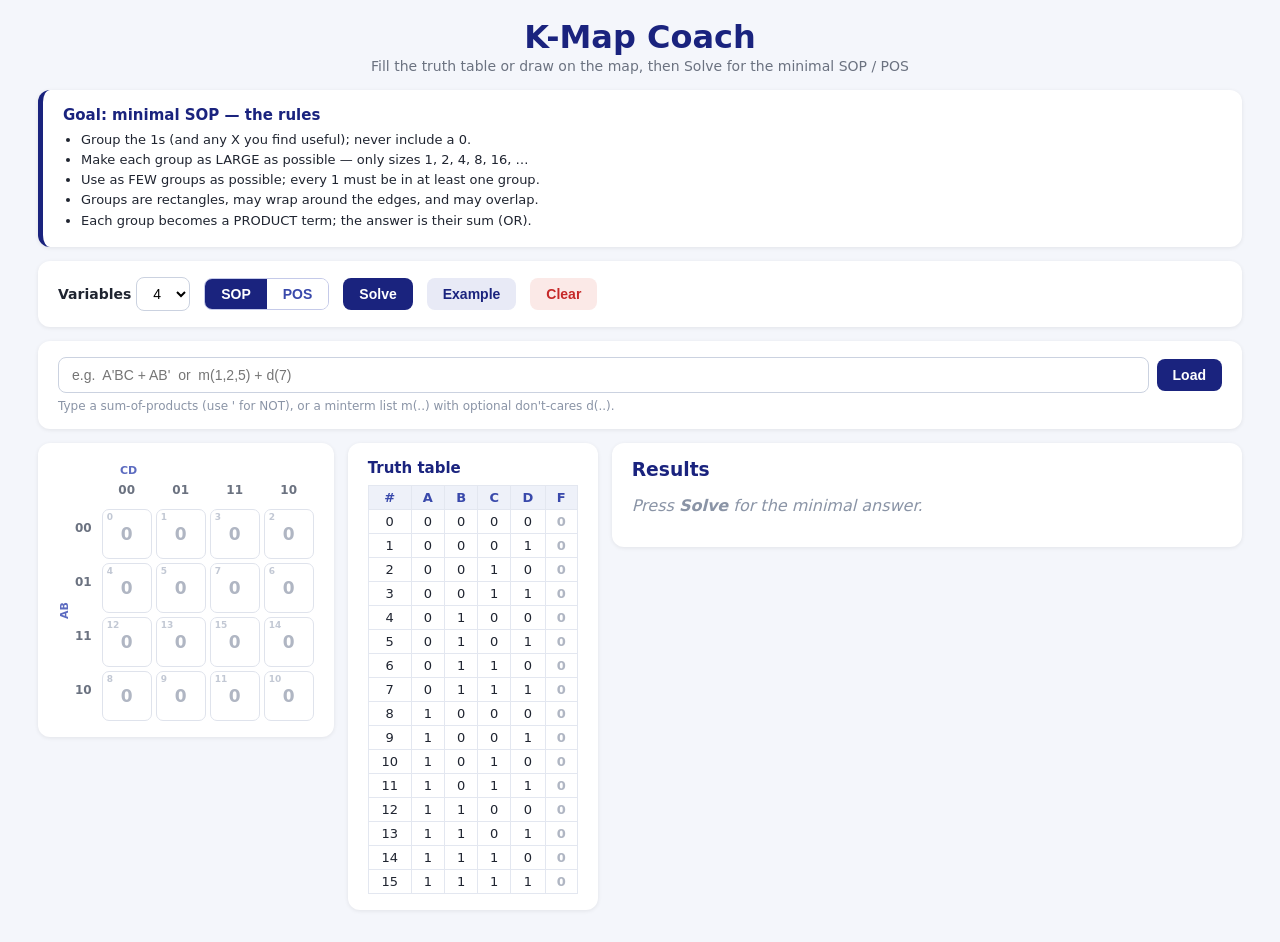
==== dlc/web/static/kmap.html @ 6c6a9972 "fix: fix the wrong ui for wrapping groups in kmap solution, add trainsition animations for pos <-> s" ====
<!DOCTYPE html>
<html lang="en">
<head>
<meta charset="UTF-8">
<meta name="viewport" content="width=device-width, initial-scale=1.0">
<title>K-Map Coach</title>
<style>
  * { box-sizing: border-box; }
  body { font-family: system-ui, -apple-system, sans-serif; max-width: 1240px; margin: 0 auto;
         padding: 18px; background: #f4f6fb; color: #1f2430; }
  h1 { text-align: center; color: #1a237e; margin: 0 0 2px; }
  .subtitle { text-align: center; color: #6b7280; margin: 0 0 16px; font-size: 14px; }

  .card { background: #fff; border-radius: 12px; padding: 16px 20px; box-shadow: 0 1px 4px rgba(0,0,0,.08);
          margin-bottom: 14px; }

  #principles { border-left: 5px solid #1a237e; }
  #principles h3 { margin: 0 0 6px; color: #1a237e; font-size: 15px; }
  #principles ul { margin: 0; padding-left: 18px; }
  #principles li { font-size: 13px; line-height: 1.55; }

  .controls { display: flex; align-items: center; gap: 14px; flex-wrap: wrap; }
  .controls label { font-weight: 600; font-size: 14px; }
  select { padding: 7px 12px; border-radius: 8px; border: 1px solid #cbd2e0; font-size: 14px; background:#fff;}

  .seg { display: inline-flex; border: 1px solid #c5cae9; border-radius: 8px; overflow: hidden; }
  .seg button { border: none; background: #fff; padding: 7px 16px; cursor: pointer; font-size: 14px; font-weight: 600; color: #3949ab; }
  .seg button.active { background: #1a237e; color: #fff; }

  button.act { padding: 8px 16px; border-radius: 8px; border: none; cursor: pointer; font-weight: 600; font-size: 14px; background: #1a237e; color: #fff; }
  button.act:hover { background: #283593; }
  button.act.ghost { background: #e8eaf6; color: #1a237e; }
  button.act.ghost:hover { background: #c5cae9; }
  button.act.warn { background: #fbe9e7; color: #c62828; }

  .expr-row { display: flex; gap: 8px; align-items: center; flex-wrap: wrap; }
  .expr-row input { flex: 1; min-width: 220px; padding: 9px 13px; border-radius: 8px; border: 1px solid #cbd2e0; font-size: 14px; }
  .hint { color: #8a94a6; font-size: 12px; margin-top: 6px; }
  .err { color: #c62828; font-size: 13px; margin-top: 6px; display: none; }

  .layout { display: flex; gap: 14px; align-items: flex-start; flex-wrap: wrap; }
  .col-kmap { flex: 0 0 auto; max-width: 100%; overflow-x: auto; }
  .col-results { flex: 1; min-width: 340px; }
  .col-truth { width: 250px; }

  .kmap-wrapper { display: inline-block; }
  .panels { position: relative; display: grid; gap: 26px; justify-content: start; }
  .panel-title { font-size: 12px; font-weight: 700; color: #283593; background:#e8eaf6; display:inline-block;
                 padding: 2px 8px; border-radius: 6px; margin-bottom: 6px; }
  .axis-top { font-size: 11px; font-weight: 700; color: #5c6bc0; margin-bottom: 2px; }
  .grid-with-labels { display: flex; }
  .rowvar { display: flex; align-items: center; margin-right: 4px; margin-top: 22px; }
  .rowvar span { writing-mode: vertical-rl; transform: rotate(180deg); font-size: 11px; font-weight: 700; color: #5c6bc0; }
  .labels-col { display: grid; gap: 4px; margin-right: 10px; }
  .labels-col span { display:flex; align-items:center; justify-content:center; height: var(--cell,50px); font-size: 12px; font-weight: 600; color: #6b7280; }
  .labels-row { display: grid; gap: 4px; margin-bottom: 8px; }
  .labels-row span { display:flex; align-items:center; justify-content:center; height: 22px; font-size: 12px; font-weight: 600; color: #6b7280; }
  .kmap-grid { display: grid; gap: 4px; }
  .kmap-cell { width: var(--cell,50px); height: var(--cell,50px); display: flex; align-items: center; justify-content: center;
               border: 1px solid #dfe3ec; border-radius: 7px; font-weight: 700; font-size: calc(var(--cell,50px) * 0.34);
               cursor: pointer; user-select: none; transition: transform .1s; background:#fff; position: relative; z-index: 1;}
  .kmap-cell:hover { transform: scale(1.06); }
  .kmap-cell.v0 { color: #b0b6c3; }
  .kmap-cell.v1 { color: #2e7d32; background: #f1f8f1; }
  .kmap-cell.vX { color: #ef6c00; background: #fff7ec; }
  .kmap-cell.minterm-tag::after { content: attr(data-m); position:absolute; top:2px; left:4px; font-size:9px; font-weight:600; color:#c2c8d4; }

  .loop-layer { position: absolute; top: 0; left: 0; pointer-events: none; z-index: 5; }
  .loop { position: absolute; border: 3px solid; border-radius: 11px; }
  .loop.anim { transition: left .35s ease, top .35s ease, width .35s ease, height .35s ease, border-radius .35s ease; }
  .loop-label { position: absolute; z-index: 6; font-size: 11px; font-weight: 700; padding: 0 4px; border-radius: 5px; background: #fff; border: 1.5px solid; pointer-events: none; }
  .loop-label.anim { transition: left .35s ease, top .35s ease; }

  table.truth { border-collapse: collapse; width: 100%; font-size: 13px; }
  table.truth th, table.truth td { border: 1px solid #e3e7f0; padding: 4px 6px; text-align: center; }
  table.truth th { background: #eef1f9; color: #3949ab; }
  table.truth td.out { cursor: pointer; font-weight: 700; }
  table.truth td.out.v1 { background:#f1f8f1; color:#2e7d32; }
  table.truth td.out.vX { background:#fff7ec; color:#ef6c00; }
  table.truth td.out.v0 { color:#b0b6c3; }
  .truth-scroll { max-height: 540px; overflow-y: auto; }

  #results h3 { margin: 0 0 10px; color: #1a237e; }
  .answer { font-size: 20px; font-weight: 700; color: #1a237e; padding: 12px; background: #eef1f9; border-radius: 8px; text-align: center; word-break: break-word; overflow-wrap: anywhere; }
  .explain { margin: 12px 0 0; padding-left: 0; list-style: none; }
  .explain li { font-size: 13px; padding: 6px 8px; border-radius: 6px; margin-bottom: 4px; display:flex; gap:8px; align-items:flex-start;}
  .explain .etext { min-width: 0; overflow-wrap: anywhere; }
  .swatch { width: 14px; height: 14px; border-radius: 4px; border: 2px solid; flex: none; margin-top: 2px; }
  .covers { margin-top: 12px; }
  .covers .chip { display:inline-block; max-width:100%; padding: 5px 10px; margin: 3px; border-radius: 7px; background:#f0f2f8; cursor:pointer; font-size: 13px; border: 1px solid transparent; overflow-wrap: anywhere; word-break: break-word; vertical-align: top;}
  .covers .chip.active { border-color:#1a237e; background:#e8eaf6; }
  .muted { color:#8a94a6; font-style: italic; }
</style>
</head>
<body>
  <h1>K-Map Coach</h1>
  <p class="subtitle">Fill the truth table or draw on the map, then Solve for the minimal SOP / POS</p>

  <div class="card" id="principles"></div>

  <div class="card controls">
    <label>Variables
      <select id="varCount" onchange="App.setVars(this.value)">
        <option value="2">2</option><option value="3">3</option>
        <option value="4" selected>4</option><option value="5">5</option><option value="6">6</option>
      </select>
    </label>
    <span class="seg" id="formSeg">
      <button data-form="SOP" class="active" onclick="App.setForm('SOP')">SOP</button>
      <button data-form="POS" onclick="App.setForm('POS')">POS</button>
    </span>
    <button class="act" onclick="App.solve()">Solve</button>
    <button class="act ghost" onclick="App.example()">Example</button>
    <button class="act warn" onclick="App.clearAll()">Clear</button>
  </div>

  <div class="card">
    <div class="expr-row">
      <input id="exprInput" placeholder="e.g.  A'BC + AB'  or  m(1,2,5) + d(7)">
      <button class="act" onclick="App.parseExpr()">Load</button>
    </div>
    <div class="hint">Type a sum-of-products (use ' for NOT), or a minterm list m(..) with optional don't-cares d(..).</div>
    <div class="err" id="exprErr"></div>
  </div>

  <div class="layout">
    <div class="card col-kmap">
      <div class="kmap-wrapper" id="kmapWrapper"></div>
    </div>
    <div class="card col-truth">
      <h3 style="margin:0 0 8px; color:#1a237e; font-size:15px;">Truth table</h3>
      <div class="truth-scroll" id="truthTable"></div>
    </div>
    <div class="card col-results" id="results">
      <h3>Results</h3>
      <p class="muted">Press <b>Solve</b> for the minimal answer.</p>
    </div>
  </div>

  <script>

(function (root) {
  "use strict";

  var VARS = "ABCDEF";

  // ---- low-level pattern helpers -----------------------------------------

  // All minterms covered by a pattern (free bits expand both ways).
  function patternMinterms(pattern, n) {
    var res = [0];
    for (var i = 0; i < n; i++) {
      var w = 1 << (n - 1 - i); // weight of variable i
      if (pattern[i] === null) {
        var next = [];
        for (var k = 0; k < res.length; k++) {
          next.push(res[k]);
          next.push(res[k] | w);
        }
        res = next;
      } else if (pattern[i] === 1) {
        for (var j = 0; j < res.length; j++) res[j] |= w;
      }
    }
    return res;
  }

  function mintermBits(m, n) {
    var b = [];
    for (var i = n - 1; i >= 0; i--) b.push((m >> i) & 1);
    return b; // b[0] is A (MSB)
  }

  // Smallest sub-cube (pattern) that contains every given minterm.
  function spanningPattern(minterms, n) {
    var p = [];
    for (var i = 0; i < n; i++) {
      var weight = 1 << (n - 1 - i);
      var first = (minterms[0] & weight) ? 1 : 0;
      var same = true;
      for (var k = 1; k < minterms.length; k++) {
        if (((minterms[k] & weight) ? 1 : 0) !== first) { same = false; break; }
      }
      p.push(same ? first : null);
    }
    return p;
  }

  function isPowerOfTwo(x) { return x > 0 && (x & (x - 1)) === 0; }

  // SOP literal for a 1-grouping pattern: fixed 1 -> X, fixed 0 -> X'.
  function literalSOP(pattern, n) {
    var s = "";
    for (var i = 0; i < n; i++) {
      if (pattern[i] === 1) s += VARS[i];
      else if (pattern[i] === 0) s += VARS[i] + "'";
    }
    return s === "" ? "1" : s;
  }

  // POS sum-term for a 0-grouping pattern (De Morgan of the product of zeros):
  // fixed 0 -> X, fixed 1 -> X', OR-ed inside parentheses.
  function literalPOS(pattern, n) {
    var lits = [];
    for (var i = 0; i < n; i++) {
      if (pattern[i] === 0) lits.push(VARS[i]);
      else if (pattern[i] === 1) lits.push(VARS[i] + "'");
    }
    return lits.length === 0 ? "0" : "(" + lits.join("+") + ")";
  }

  // ---- model -------------------------------------------------------------

  function KMapModel(numVars) {
    if (numVars < 2 || numVars > 6) {
      throw new Error("Number of variables must be between 2 and 6");
    }
    this.numVars = numVars;
    this.numRowVars = Math.floor(numVars / 2);
    this.numColVars = numVars - this.numRowVars;
    this.numRows = 1 << this.numRowVars;
    this.numCols = 1 << this.numColVars;
    this.rowLabels = grayCode(this.numRowVars);
    this.colLabels = grayCode(this.numColVars);
    this.varNames = VARS.slice(0, numVars);
    this.rowVarNames = VARS.slice(0, this.numRowVars);
    this.colVarNames = VARS.slice(this.numRowVars, numVars);

    // reverse maps: binary value of the axis bits -> grid index
    this.rowValToIndex = {};
    for (var r = 0; r < this.numRows; r++) this.rowValToIndex[parseInt(this.rowLabels[r], 2)] = r;
    this.colValToIndex = {};
    for (var c = 0; c < this.numCols; c++) this.colValToIndex[parseInt(this.colLabels[c], 2)] = c;

    this.grid = [];
    for (var i = 0; i < this.numRows; i++) {
      this.grid.push(new Array(this.numCols).fill("0"));
    }
  }
  function grayCode(bits) {
    if (bits === 0) return [""];
    var n = 1 << bits, out = [];
    for (var i = 0; i < n; i++) {
      var g = i ^ (i >> 1);
      out.push(g.toString(2).padStart(bits, "0"));
    }
    return out;
  }
  KMapModel.prototype.toggleCell = function (r, c) {
    var cyc = { "0": "1", "1": "X", "X": "0" };
    this.grid[r][c] = cyc[this.grid[r][c]];
  };
  KMapModel.prototype.getCellValue = function (r, c) { return this.grid[r][c]; };
  KMapModel.prototype.setCellValue = function (r, c, v) { this.grid[r][c] = v; };
  KMapModel.prototype.getMintermIndex = function (r, c) {
    var rv = parseInt(this.rowLabels[r], 2);
    var cv = parseInt(this.colLabels[c], 2);
    return (rv << this.numColVars) | cv;
  };
  KMapModel.prototype.mintermToCell = function (m) {
    var rv = m >> this.numColVars;
    var cv = m & (this.numCols - 1);
    return [this.rowValToIndex[rv], this.colValToIndex[cv]];
  };
  KMapModel.prototype.valueAtMinterm = function (m) {
    var rc = this.mintermToCell(m);
    return this.grid[rc[0]][rc[1]];
  };
  KMapModel.prototype.clear = function () {
    for (var r = 0; r < this.numRows; r++)
      for (var c = 0; c < this.numCols; c++) this.grid[r][c] = "0";
  };
  // Set the whole function from a list of minterm values, indexed by minterm.
  KMapModel.prototype.setFromMintermValues = function (vals) {
    for (var m = 0; m < (1 << this.numVars); m++) {
      var rc = this.mintermToCell(m);
      this.grid[rc[0]][rc[1]] = vals[m] || "0";
    }
  };
  // Storage-geometry-agnostic helpers so the UI can address cells by minterm.
  KMapModel.prototype.toggleMinterm = function (m) { var rc = this.mintermToCell(m); this.toggleCell(rc[0], rc[1]); };
  KMapModel.prototype.setMinterm = function (m, v) { var rc = this.mintermToCell(m); this.setCellValue(rc[0], rc[1], v); };

  // ---- expression parser (SOP text -> minterms) --------------------------

  var ExpressionParser = {
    parse: function (expression, numVars) {
      var minterms = new Set();
      var dontCares = new Set();
      var varNames = VARS.slice(0, numVars);
      var terms = expression.replace(/\s+/g, "").split("+").filter(function (t) { return t.length > 0; });
      for (var ti = 0; ti < terms.length; ti++) {
        var term = terms[ti];
        var dMatch = term.match(/^d\((\d+(?:,\d+)*)\)$/i);
        if (dMatch) {
          dMatch[1].split(",").forEach(function (s) { dontCares.add(parseInt(s, 10)); });
          continue;
        }
        var mMatch = term.match(/^m\((\d+(?:,\d+)*)\)$/i);
        if (mMatch) {
          mMatch[1].split(",").forEach(function (s) { minterms.add(parseInt(s, 10)); });
          continue;
        }
        var varValues = {};
        var i = 0;
        while (i < term.length) {
          var ch = term[i].toUpperCase();
          if (varNames.indexOf(ch) === -1) {
            throw new Error("Invalid variable '" + term[i] + "'. Supported: " + varNames);
          }
          if (i + 1 < term.length && term[i + 1] === "'") { varValues[ch] = 0; i += 2; }
          else { varValues[ch] = 1; i++; }
        }
        var bits = [];
        for (var v = 0; v < varNames.length; v++) {
          var name = varNames[v];
          bits.push(name in varValues ? varValues[name] : -1);
        }
        expand(bits, 0, 0, numVars, minterms);
      }
      return { minterms: minterms, dontCares: dontCares };
    }
  };
  function expand(bits, index, cur, n, out) {
    if (index === n) { out.add(cur); return; }
    if (bits[index] === -1) {
      expand(bits, index + 1, (cur << 1) | 0, n, out);
      expand(bits, index + 1, (cur << 1) | 1, n, out);
    } else {
      expand(bits, index + 1, (cur << 1) | bits[index], n, out);
    }
  }

  // ---- solver ------------------------------------------------------------

  function KMapSolver() {}

  // Every implicant (sub-cube whose minterms are all "allowed").
  KMapSolver.prototype._allImplicants = function (allowed, n) {
    var total = Math.pow(3, n);
    var imps = [];
    for (var code = 0; code < total; code++) {
      var p = [], x = code, ok = true;
      for (var i = 0; i < n; i++) { var d = x % 3; x = Math.floor(x / 3); p.push(d === 2 ? null : d); }
      var ms = patternMinterms(p, n);
      for (var k = 0; k < ms.length; k++) { if (!allowed.has(ms[k])) { ok = false; break; } }
      if (ok) imps.push({ pattern: p, minterms: ms });
    }
    return imps;
  };

  KMapSolver.prototype.primeImplicants = function (allowed, n) {
    var imps = this._allImplicants(allowed, n);
    var primes = [];
    for (var a = 0; a < imps.length; a++) {
      var p = imps[a].pattern, prime = true;
      for (var i = 0; i < n && prime; i++) {
        if (p[i] === null) continue;
        var relaxed = p.slice(); relaxed[i] = null;
        var ms = patternMinterms(relaxed, n), allOk = true;
        for (var k = 0; k < ms.length; k++) { if (!allowed.has(ms[k])) { allOk = false; break; } }
        if (allOk) prime = false; // could be enlarged -> not prime
      }
      if (prime) primes.push(imps[a]);
    }
    return primes;
  };

  // Petrick: all minimum-size sets of PI indices that cover every clause.
  function petrick(clauses) {
    var products = [new Set()];
    for (var ci = 0; ci < clauses.length; ci++) {
      var clause = clauses[ci], next = [];
      for (var pi = 0; pi < products.length; pi++) {
        for (var j = 0; j < clause.length; j++) {
          var s = new Set(products[pi]); s.add(clause[j]); next.push(s);
        }
      }
      products = absorb(next);
    }
    var min = Infinity;
    for (var p = 0; p < products.length; p++) min = Math.min(min, products[p].size);
    return products.filter(function (s) { return s.size === min; });
  }
  function absorb(list) {
    var sorted = list.slice().sort(function (a, b) { return a.size - b.size; });
    var keep = [];
    for (var i = 0; i < sorted.length; i++) {
      var s = sorted[i], dominated = false;
      for (var j = 0; j < keep.length; j++) {
        if (isSubset(keep[j], s)) { dominated = true; break; }
      }
      if (!dominated) keep.push(s);
    }
    return keep;
  }
  function isSubset(a, b) {
    if (a.size > b.size) return false;
    var it = a.values(), x;
    while (!(x = it.next()).done) { if (!b.has(x.value)) return false; }
    return true;
  }

  // Build a renderable group object from a pattern.
  KMapSolver.prototype._group = function (pattern, model, mode) {
    var n = model.numVars;
    var minterms = patternMinterms(pattern, n);
    var cells = minterms.map(function (m) { return model.mintermToCell(m); });
    var rowsSet = {}, colsSet = {};
    cells.forEach(function (rc) { rowsSet[rc[0]] = 1; colsSet[rc[1]] = 1; });
    var rows = Object.keys(rowsSet).map(Number).sort(function (a, b) { return a - b; });
    var cols = Object.keys(colsSet).map(Number).sort(function (a, b) { return a - b; });
    return {
      pattern: pattern, minterms: minterms.slice().sort(function (a, b) { return a - b; }),
      cells: cells, rows: rows, cols: cols, size: minterms.length,
      literal: mode === "POS" ? literalPOS(pattern, n) : literalSOP(pattern, n)
    };
  };

  // Main solve. mode = 'SOP' (group 1s) or 'POS' (group 0s).
  KMapSolver.prototype.solve = function (model, mode) {
    var n = model.numVars;
    var target = mode === "POS" ? "0" : "1";
    var allowed = new Set(), required = [];
    for (var m = 0; m < (1 << n); m++) {
      var v = model.valueAtMinterm(m);
      if (v === target || v === "X") allowed.add(m);
      if (v === target) required.push(m);
    }
    var principles = this.principles(mode);
    if (required.length === 0) {
      var konst = mode === "POS" ? "1" : "0";
      return {
        mode: mode, constant: konst, expression: konst, primeImplicants: [],
        covers: [], principles: principles,
        explain: ["No " + (target === "1" ? "1s" : "0s") + " to group — the function is the constant " + konst + "."]
      };
    }
    var self = this;
    var pis = this.primeImplicants(allowed, n).map(function (p) { return self._group(p.pattern, model, mode); });
    // keep only PIs that actually cover a required cell (drop all-don't-care loops)
    var reqSet = new Set(required);
    var useful = pis.filter(function (g) { return g.minterms.some(function (mm) { return reqSet.has(mm); }); });

    // coverage: essential PIs + Petrick on the rest
    var coverIdxByMin = {};
    required.forEach(function (mm) {
      coverIdxByMin[mm] = [];
      useful.forEach(function (g, i) { if (g.minterms.indexOf(mm) !== -1) coverIdxByMin[mm].push(i); });
    });
    var essential = new Set();
    required.forEach(function (mm) { if (coverIdxByMin[mm].length === 1) essential.add(coverIdxByMin[mm][0]); });
    var coveredByEss = new Set();
    essential.forEach(function (i) { useful[i].minterms.forEach(function (mm) { coveredByEss.add(mm); }); });
    var remaining = required.filter(function (mm) { return !coveredByEss.has(mm); });

    var covers;
    if (remaining.length === 0) {
      covers = [Array.from(essential).map(function (i) { return useful[i]; })];
    } else {
      var clauses = remaining.map(function (mm) {
        return coverIdxByMin[mm].filter(function (i) { return !essential.has(i); });
      });
      var sets = petrick(clauses);
      var essArr = Array.from(essential);
      covers = sets.map(function (s) {
        return essArr.concat(Array.from(s)).map(function (i) { return useful[i]; });
      });
    }
    // rank: fewest groups (all equal after Petrick), then fewest literals, then text
    covers.forEach(function (cov) {
      cov._lits = cov.reduce(function (a, g) { return a + g.minterms.length === 0 ? a : a + countLiterals(g.pattern); }, 0);
    });
    covers.sort(function (a, b) { return a._lits - b._lits; });

    var self2 = this;
    return {
      mode: mode, constant: null,
      primeImplicants: useful,
      covers: covers,
      expression: this.expression(covers[0], mode),
      principles: principles,
      explain: self2.explainCover(covers[0], model, mode)
    };
  };

  function countLiterals(pattern) {
    var c = 0;
    for (var i = 0; i < pattern.length; i++) if (pattern[i] !== null) c++;
    return c;
  }

  KMapSolver.prototype.expression = function (cover, mode) {
    if (!cover || cover.length === 0) return mode === "POS" ? "1" : "0";
    var terms = cover.map(function (g) { return g.literal; });
    return mode === "POS" ? terms.join(" · ") : terms.join(" + ");
  };

  KMapSolver.prototype.principles = function (mode) {
    if (mode === "POS") {
      return [
        "Group the 0s (and any X you find useful); never include a 1.",
        "Make each group as LARGE as possible — only sizes 1, 2, 4, 8, 16, …",
        "Use as FEW groups as possible; every 0 must be in at least one group.",
        "Groups are rectangles, may wrap around the edges, and may overlap.",
        "Each group becomes a SUM term; the answer is their product (AND)."
      ];
    }
    return [
      "Group the 1s (and any X you find useful); never include a 0.",
      "Make each group as LARGE as possible — only sizes 1, 2, 4, 8, 16, …",
      "Use as FEW groups as possible; every 1 must be in at least one group.",
      "Groups are rectangles, may wrap around the edges, and may overlap.",
      "Each group becomes a PRODUCT term; the answer is their sum (OR)."
    ];
  };

  KMapSolver.prototype.explainCover = function (cover, model, mode) {
    var out = [];
    if (!cover || cover.length === 0) return out;
    cover.forEach(function (g) {
      var varies = g.pattern.map(function (b, i) { return b === null ? VARS[i] : null; })
        .filter(function (x) { return x; });
      var why = varies.length ? (varies.join(",") + " vary") : "no variable varies";
      out.push(g.literal + "  (size " + g.size + "): covers minterms {" +
        g.minterms.join(",") + "} — " + why + ".");
    });
    return out;
  };

  // ---- exports -----------------------------------------------------------
  var api = {
    KMapModel: KMapModel,
    ExpressionParser: ExpressionParser,
    KMapSolver: KMapSolver,
    // helpers exposed for tests
    patternMinterms: patternMinterms,
    spanningPattern: spanningPattern,
    literalSOP: literalSOP,
    literalPOS: literalPOS,
    mintermBits: mintermBits
  };
  if (typeof module !== "undefined" && module.exports) module.exports = api;
  if (root) { for (var key in api) if (api.hasOwnProperty(key)) root[key] = api[key]; }
})(typeof window !== "undefined" ? window : null);

  </script>
  <script>
  var App = (function () {
    var VARS = 'ABCDEF';
    var COLORS = ['#e53935','#1e88e5','#43a047','#fb8c00','#8e24aa','#00897b','#6d4c41','#d81b60','#3949ab','#7cb342'];
    var solver = new KMapSolver();
    var state = { model: new KMapModel(4), form: 'SOP', lastSolve: null, selectedCover: 0 };

    // ---------- layout: single map for n<=4, stacked 4-var maps for n=5,6 ----
    function grayN(bits) { var out = [], n = 1 << bits; for (var i = 0; i < n; i++) { var g = i ^ (i >> 1); out.push(g.toString(2).padStart(bits, '0')); } return out; }
    function buildLayout(m) {
      var n = m.numVars;
      if (n <= 4) {
        return { panels: [{
          title: '', rowVarName: m.rowVarNames, colVarName: m.colVarNames,
          rowLabels: m.rowLabels, colLabels: m.colLabels,
          cell: function (sr, sc) { return m.getMintermIndex(sr, sc); }
        }], perRow: 1 };
      }
      var selBits = n - 4;
      var subVars = VARS.slice(n - 4, n);
      var rowVarName = subVars.slice(0, 2), colVarName = subVars.slice(2, 4);
      var selVars = VARS.slice(0, selBits);
      var g2 = grayN(2);
      var panels = grayN(selBits).map(function (sl) {
        var selVal = parseInt(sl, 2);
        return {
          title: selVars + ' = ' + sl, rowVarName: rowVarName, colVarName: colVarName,
          rowLabels: g2, colLabels: g2,
          cell: function (sr, sc) { return (selVal << 4) | (parseInt(g2[sr], 2) << 2) | parseInt(g2[sc], 2); }
        };
      });
      return { panels: panels, perRow: 1 };
    }

    // ---------- setup ----------
    function setVars(n) { state.model = new KMapModel(parseInt(n, 10)); resetSolve(); renderAll(); }
    function setForm(f) {
      state.form = f;
      document.querySelectorAll('#formSeg button').forEach(function (b) { b.classList.toggle('active', b.dataset.form === f); });
      renderPrinciples();
      if (state.lastSolve) {
        state.lastSolve = solver.solve(state.model, state.form);
        state.selectedCover = 0;
        renderResults();
        paintLoops(true);
      } else { renderAll(); }
    }
    function resetSolve() { state.lastSolve = null; state.selectedCover = 0; }

    // ---------- interaction ----------
    function cellClick(m) { state.model.toggleMinterm(m); resetSolve(); renderAll(); }
    function truthToggle(m) { state.model.toggleMinterm(m); resetSolve(); renderAll(); }

    // ---------- solve ----------
    function solve() { state.lastSolve = solver.solve(state.model, state.form); state.selectedCover = 0; renderResults(); renderKmap(); }
    function selectCover(i) { state.selectedCover = i; renderResults(); renderKmap(); }
    function parseExpr() {
      var input = document.getElementById('exprInput').value.trim(), errEl = document.getElementById('exprErr'); errEl.style.display = 'none';
      if (!input) return;
      try {
        var r = ExpressionParser.parse(input, state.model.numVars);
        for (var m = 0; m < (1 << state.model.numVars); m++) state.model.setMinterm(m, r.minterms.has(m) ? '1' : (r.dontCares.has(m) ? 'X' : '0'));
        resetSolve(); renderAll();
      } catch (e) { errEl.textContent = e.message; errEl.style.display = 'block'; }
    }
    function clearAll() { state.model.clear(); resetSolve(); document.getElementById('exprInput').value = ''; renderAll(); }
    function example() {
      var presets = { 2:"A'B + AB'", 3:"A'C + AB' + m(7)", 4:"m(0,1,2,5,6,7,8,9,10,14)",
        5:"m(0,2,4,6,8,10,12,14,16,18,20,22,24,26,28,30)", 6:"m(0,1,2,3,8,9,10,11,16,17,18,19)" };
      document.getElementById('exprInput').value = presets[state.model.numVars] || ''; parseExpr();
    }

    // ---------- rendering ----------
    function renderAll() {
      renderPrinciples(); renderKmap(); renderTruth();
      if (state.lastSolve) renderResults(); else clearResults();
    }
    function renderPrinciples() {
      var p = solver.principles(state.form), html = '<h3>Goal: minimal ' + state.form + ' — the rules</h3><ul>';
      p.forEach(function (l) { html += '<li>' + l + '</li>'; }); document.getElementById('principles').innerHTML = html + '</ul>';
    }
    function renderKmap() {
      var m = state.model, L = buildLayout(m);
      var cell = m.numVars >= 5 ? 40 : 50;   // shrink cells for the bigger 5/6-var maps
      var html = '<div class="panels" id="panels" style="--cell:' + cell + 'px;grid-template-columns:repeat(' + L.perRow + ',auto);">';
      L.panels.forEach(function (panel, pi) { html += renderPanel(panel, pi, m); });
      html += '<div class="loop-layer" id="loopLayer"></div></div>';
      document.getElementById('kmapWrapper').innerHTML = html;
      paintLoops(false);
    }
    function renderPanel(panel, pi, m) {
      var nr = panel.rowLabels.length, nc = panel.colLabels.length, colTmpl = 'grid-template-columns:repeat(' + nc + ',var(--cell,50px));';
      var html = '<div class="panel">';
      if (panel.title) html += '<div class="panel-title">' + panel.title + '</div>';
      html += '<div class="axis-top" style="margin-left:62px;">' + panel.colVarName + '</div>';
      html += '<div class="grid-with-labels"><div class="rowvar"><span>' + panel.rowVarName + '</span></div>';
      html += '<div class="labels-col" style="grid-template-rows:repeat(' + nr + ',var(--cell,50px)); margin-top:24px;">';
      for (var r = 0; r < nr; r++) html += '<span>' + panel.rowLabels[r] + '</span>';
      html += '</div><div><div class="labels-row" style="' + colTmpl + '">';
      for (var c = 0; c < nc; c++) html += '<span>' + panel.colLabels[c] + '</span>';
      html += '</div><div class="kmap-grid" style="' + colTmpl + '">';
      for (var rr = 0; rr < nr; rr++) for (var cc = 0; cc < nc; cc++) {
        var mm = panel.cell(rr, cc), v = m.valueAtMinterm(mm);
        html += '<div class="kmap-cell minterm-tag v' + v + '" data-m="' + mm +
                '" data-submap="' + pi + '" data-sr="' + rr + '" data-sc="' + cc + '" onclick="App.cellClick(' + mm + ')">' + v + '</div>';
      }
      return html + '</div></div></div></div>';
    }

    function currentLoopGroups() {
      if (state.lastSolve && state.lastSolve.covers.length) {
        var cover = state.lastSolve.covers[state.selectedCover] || [];
        return cover.map(function (g, i) { return { minterms: g.minterms, color: COLORS[i % COLORS.length], literal: g.literal }; });
      }
      return [];
    }
    // Build a flat list of loop/label specs (keyed) with wrap-bulge geometry.
    function loopSpecs() {
      var layer = document.getElementById('loopLayer'); if (!layer) return [];
      var groups = currentLoopGroups(), areaRect = layer.getBoundingClientRect(), specs = [];
      groups.forEach(function (g, gi) {
        var color = g.color, inset = Math.min(3 + gi * 3, 10), bulge = 7, bySub = {};
        g.minterms.forEach(function (mm) { var c = document.querySelector('.kmap-cell[data-m="' + mm + '"]'); if (!c) return; (bySub[c.dataset.submap] = bySub[c.dataset.submap] || []).push(c); });
        var ri = 0, labelDone = false;
        Object.keys(bySub).forEach(function (sub) {
          var cells = bySub[sub];
          var subCells = document.querySelectorAll('.kmap-cell[data-submap="' + sub + '"]');
          var maxSr = 0, maxSc = 0;
          subCells.forEach(function (c) { maxSr = Math.max(maxSr, +c.dataset.sr); maxSc = Math.max(maxSc, +c.dataset.sc); });
          var rowRuns = runs(uniqSorted(cells.map(function (c) { return +c.dataset.sr; })));
          var colRuns = runs(uniqSorted(cells.map(function (c) { return +c.dataset.sc; })));
          var hWrap = colRuns.length >= 2 && colRuns[0][0] === 0 && colRuns[colRuns.length - 1].slice(-1)[0] === maxSc;
          var vWrap = rowRuns.length >= 2 && rowRuns[0][0] === 0 && rowRuns[rowRuns.length - 1].slice(-1)[0] === maxSr;
          rowRuns.forEach(function (rRun) {
            colRuns.forEach(function (cRun) {
              var a = cellBy(sub, rRun[0], cRun[0]), b = cellBy(sub, rRun[rRun.length - 1], cRun[cRun.length - 1]);
              if (!a || !b) return;
              var ar = a.getBoundingClientRect(), br = b.getBoundingClientRect();
              var L0 = ar.left - areaRect.left, T0 = ar.top - areaRect.top, R0 = br.right - areaRect.left, B0 = br.bottom - areaRect.top;
              var openL = hWrap && cRun[0] === 0, openR = hWrap && cRun.slice(-1)[0] === maxSc;
              var openT = vWrap && rRun[0] === 0, openB = vWrap && rRun.slice(-1)[0] === maxSr;
              var isWrap = openL || openR || openT || openB;
              var left = L0 + (openL ? -bulge : inset), top = T0 + (openT ? -bulge : inset);
              var right = R0 + (openR ? bulge : -inset), bottom = B0 + (openB ? bulge : -inset);
              specs.push({ key: 'c' + gi + '_s' + sub + '_r' + ri, left: left, top: top, width: right - left, height: bottom - top, color: color, wrap: isWrap, oL: openL, oR: openR, oT: openT, oB: openB });
              if (!labelDone && g.literal) {
                specs.push({ label: true, key: 'lab_c' + gi, text: g.literal, color: color, left: left + 2, top: top - 9 });
                labelDone = true;
              }
              ri++;
            });
          });
        });
      });
      return specs;
    }

    // Paint loops. animate=true (only the SOP<->POS toggle) reuses divs by key so
    // a color present in both views slides; added/removed colors pop instantly.
    function paintLoops(animate) {
      var layer = document.getElementById('loopLayer'); if (!layer) return;
      var specs = loopSpecs(), existing = {}, seen = {};
      if (!animate) layer.innerHTML = '';
      else Array.prototype.forEach.call(layer.children, function (el) { existing[el.dataset.key] = el; });
      specs.forEach(function (s) {
        seen[s.key] = true;
        var el = animate ? existing[s.key] : null;
        if (s.label) {
          if (!el) { el = document.createElement('div'); el.className = 'loop-label'; el.dataset.key = s.key; layer.appendChild(el); }
          else el.classList.add('anim');
          el.textContent = s.text; el.style.color = s.color; el.style.borderColor = s.color;
          el.style.left = s.left + 'px'; el.style.top = s.top + 'px';
        } else {
          if (!el) { el = document.createElement('div'); el.className = 'loop'; el.dataset.key = s.key; layer.appendChild(el); }
          else el.classList.add('anim');
          el.style.left = s.left + 'px'; el.style.top = s.top + 'px';
          el.style.width = s.width + 'px'; el.style.height = s.height + 'px';
          el.style.borderColor = s.color; el.style.borderStyle = 'solid';
          if (s.wrap) {
            el.style.background = 'transparent';
            el.style.borderTopWidth = s.oT ? '0' : '3px';
            el.style.borderBottomWidth = s.oB ? '0' : '3px';
            el.style.borderLeftWidth = s.oL ? '0' : '3px';
            el.style.borderRightWidth = s.oR ? '0' : '3px';
            el.style.borderRadius = '16px';
          } else {
            el.style.background = hexA(s.color, .08);
            el.style.borderTopWidth = el.style.borderRightWidth = el.style.borderBottomWidth = el.style.borderLeftWidth = '3px';
            el.style.borderRadius = '11px';
          }
        }
      });
      if (animate) Array.prototype.slice.call(layer.children).forEach(function (el) { if (!seen[el.dataset.key]) el.parentNode.removeChild(el); });
    }
    function drawLoops() { paintLoops(false); }

    function renderTruth() {
      var m = state.model, n = m.numVars, el = document.getElementById('truthTable');
      var html = '<table class="truth"><thead><tr><th>#</th>';
      for (var i = 0; i < n; i++) html += '<th>' + m.varNames[i] + '</th>';
      html += '<th>F</th></tr></thead><tbody>';
      for (var mm = 0; mm < (1 << n); mm++) {
        var bits = mintermBits(mm, n), v = m.valueAtMinterm(mm);
        html += '<tr><td>' + mm + '</td>';
        for (var b = 0; b < n; b++) html += '<td>' + bits[b] + '</td>';
        html += '<td class="out v' + v + '" onclick="App.truthToggle(' + mm + ')">' + v + '</td></tr>';
      }
      el.innerHTML = html + '</tbody></table>';
    }
    function renderResults() {
      var res = state.lastSolve; if (!res) { clearResults(); return; }
      var el = document.getElementById('results'), html = '<h3>Results — minimal ' + res.mode + '</h3>';
      if (res.constant) { el.innerHTML = html + '<div class="answer">' + res.mode + ' = ' + res.constant + '</div><p class="muted">' + (res.explain[0] || '') + '</p>'; return; }
      var cover = res.covers[state.selectedCover] || res.covers[0];
      html += '<div class="answer">' + res.mode + ' = ' + solver.expression(cover, res.mode) + '</div><ul class="explain">';
      cover.forEach(function (g, i) {
        var col = COLORS[i % COLORS.length];
        var varies = g.pattern.map(function (bb, k) { return bb === null ? state.model.varNames[k] : null; }).filter(Boolean);
        var ms = g.minterms, msStr = ms.length > 10 ? (ms.slice(0, 8).join(',') + ',…') : ms.join(',');
        html += '<li><span class="swatch" style="border-color:' + col + ';background:' + hexA(col,.15) + '"></span><span class="etext"><b>' + g.literal + '</b> — covers {' + msStr + '}, size ' + g.size + (varies.length ? ' (' + varies.join(',') + ' vary)' : '') + '</span></li>';
      });
      html += '</ul>';
      if (res.covers.length > 1) {
        html += '<div class="covers"><b style="font-size:13px;">' + res.covers.length + ' equally-minimal solutions:</b><br>';
        res.covers.forEach(function (cov, i) { html += '<span class="chip' + (i === state.selectedCover ? ' active' : '') + '" onclick="App.selectCover(' + i + ')">' + solver.expression(cov, res.mode) + '</span>'; });
        html += '</div>';
      }
      el.innerHTML = html;
    }
    function clearResults() { document.getElementById('results').innerHTML = '<h3>Results</h3><p class="muted">Press <b>Solve</b> for the minimal answer.</p>'; }

    // ---------- helpers ----------
    function uniqSorted(a) { return Array.from(new Set(a)).sort(function (x, y) { return x - y; }); }
    function runs(sorted) { var out = [], cur = []; for (var i = 0; i < sorted.length; i++) { if (!cur.length || sorted[i] === cur[cur.length - 1] + 1) cur.push(sorted[i]); else { out.push(cur); cur = [sorted[i]]; } } if (cur.length) out.push(cur); return out; }
    function cellBy(sub, sr, sc) { return document.querySelector('.kmap-cell[data-submap="' + sub + '"][data-sr="' + sr + '"][data-sc="' + sc + '"]'); }
    function hexA(hex, a) { var n = parseInt(hex.replace('#', ''), 16); return 'rgba(' + ((n >> 16) & 255) + ',' + ((n >> 8) & 255) + ',' + (n & 255) + ',' + a + ')'; }

    renderAll();
    window.addEventListener('resize', drawLoops);
    return { setVars: setVars, setForm: setForm, cellClick: cellClick, truthToggle: truthToggle,
             solve: solve, selectCover: selectCover, parseExpr: parseExpr, clearAll: clearAll, example: example };
  })();
  </script>
</body>
</html>
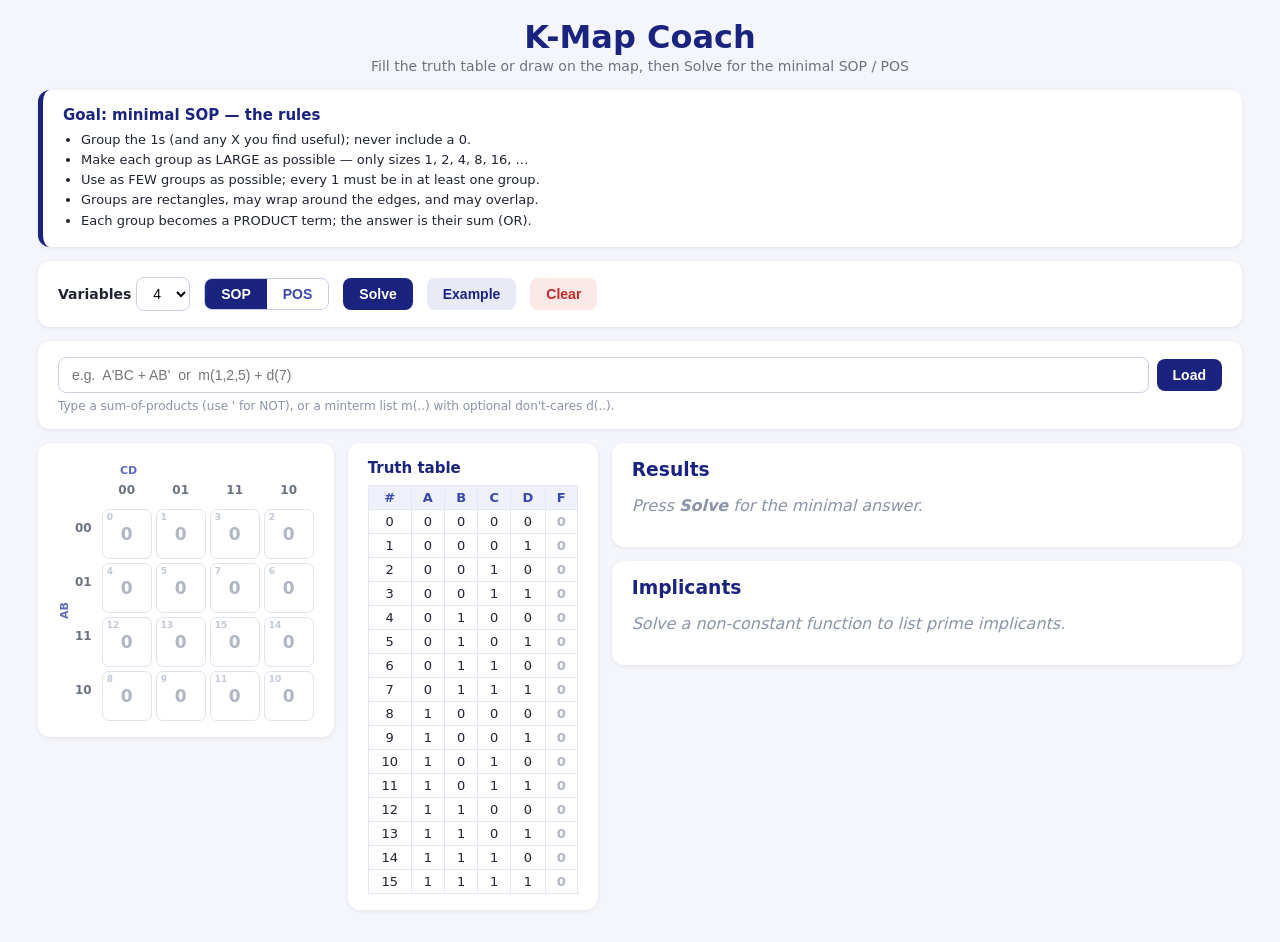
==== commit 378880f5: "feat: add prime implicant and essential prime implicant collectors" ====
--- a/dlc/web/static/kmap.html
+++ b/dlc/web/static/kmap.html
@@ -40,7 +40,8 @@
 
   .layout { display: flex; gap: 14px; align-items: flex-start; flex-wrap: wrap; }
   .col-kmap { flex: 0 0 auto; max-width: 100%; overflow-x: auto; }
-  .col-results { flex: 1; min-width: 340px; }
+  .col-rstack { flex: 1; min-width: 340px; display: flex; flex-direction: column; gap: 14px; }
+  .col-rstack .card { margin-bottom: 0; }
   .col-truth { width: 250px; }
 
   .kmap-wrapper { display: inline-block; }
@@ -90,6 +91,13 @@
   .covers .chip { display:inline-block; max-width:100%; padding: 5px 10px; margin: 3px; border-radius: 7px; background:#f0f2f8; cursor:pointer; font-size: 13px; border: 1px solid transparent; overflow-wrap: anywhere; word-break: break-word; vertical-align: top;}
   .covers .chip.active { border-color:#1a237e; background:#e8eaf6; }
   .muted { color:#8a94a6; font-style: italic; }
+  #implicants h3 { margin: 0 0 8px; color: #1a237e; }
+  .imp-def { font-size: 12px; line-height: 1.5; margin: 0 0 8px; font-style: normal; }
+  .imp-list { list-style: none; padding: 0; margin: 0; display: flex; flex-wrap: wrap; gap: 6px; }
+  .imp-list li { font-size: 14px; padding: 5px 10px; border-radius: 7px; background: #f0f2f8; }
+  .imp-list li.epi { background: #e8f5e9; border: 1px solid #a5d6a7; }
+  .epi-badge { font-size: 11px; font-weight: 700; color: #2e7d32; }
+  .imp-sum { font-size: 12px; margin: 10px 0 0; }
 </style>
 </head>
 <body>
@@ -131,9 +139,15 @@
       <h3 style="margin:0 0 8px; color:#1a237e; font-size:15px;">Truth table</h3>
       <div class="truth-scroll" id="truthTable"></div>
     </div>
-    <div class="card col-results" id="results">
-      <h3>Results</h3>
-      <p class="muted">Press <b>Solve</b> for the minimal answer.</p>
+    <div class="col-rstack">
+      <div class="card" id="results">
+        <h3>Results</h3>
+        <p class="muted">Press <b>Solve</b> for the minimal answer.</p>
+      </div>
+      <div class="card" id="implicants">
+        <h3>Implicants</h3>
+        <p class="muted">Solve a non-constant function to list prime implicants.</p>
+      </div>
     </div>
   </div>
 
@@ -756,6 +770,7 @@
     }
     function renderResults() {
       var res = state.lastSolve; if (!res) { clearResults(); return; }
+      renderImplicants();
       var el = document.getElementById('results'), html = '<h3>Results — minimal ' + res.mode + '</h3>';
       if (res.constant) { el.innerHTML = html + '<div class="answer">' + res.mode + ' = ' + res.constant + '</div><p class="muted">' + (res.explain[0] || '') + '</p>'; return; }
       var cover = res.covers[state.selectedCover] || res.covers[0];
@@ -774,7 +789,34 @@
       }
       el.innerHTML = html;
     }
-    function clearResults() { document.getElementById('results').innerHTML = '<h3>Results</h3><p class="muted">Press <b>Solve</b> for the minimal answer.</p>'; }
+    function clearResults() { document.getElementById('results').innerHTML = '<h3>Results</h3><p class="muted">Press <b>Solve</b> for the minimal answer.</p>'; renderImplicants(); }
+    function renderImplicants() {
+      var el = document.getElementById('implicants'); if (!el) return;
+      var res = state.lastSolve;
+      if (!res || res.constant || !res.primeImplicants || !res.primeImplicants.length) {
+        el.innerHTML = '<h3>Implicants</h3><p class="muted">Solve a non-constant function to list prime implicants.</p>';
+        return;
+      }
+      var n = state.model.numVars, target = res.mode === 'POS' ? '0' : '1', pis = res.primeImplicants;
+      var required = [];
+      for (var m = 0; m < (1 << n); m++) if (state.model.valueAtMinterm(m) === target) required.push(m);
+      var essSet = {};
+      required.forEach(function (mm) {
+        var cov = []; pis.forEach(function (pi, i) { if (pi.minterms.indexOf(mm) !== -1) cov.push(i); });
+        if (cov.length === 1) essSet[cov[0]] = true;
+      });
+      var html = '<h3>Implicants</h3>';
+      html += '<p class="muted imp-def">A <b>prime implicant</b> is a group that can\'t be made larger; an <b>essential</b> one (★) is the only group covering some ' + (target === '1' ? '1' : '0') + ', so every minimal answer must use it.</p>';
+      html += '<ul class="imp-list">';
+      pis.forEach(function (pi, i) {
+        var ess = essSet[i];
+        html += '<li' + (ess ? ' class="epi"' : '') + '><b>' + pi.literal + '</b>' + (ess ? ' <span class="epi-badge">★</span>' : '') + '</li>';
+      });
+      html += '</ul>';
+      var essLits = pis.filter(function (pi, i) { return essSet[i]; }).map(function (pi) { return pi.literal; });
+      html += '<p class="muted imp-sum">' + pis.length + ' prime implicant' + (pis.length === 1 ? '' : 's') + ' · ' + essLits.length + ' essential' + (essLits.length ? ' (' + essLits.join(', ') + ')' : '') + '.</p>';
+      el.innerHTML = html;
+    }
 
     // ---------- helpers ----------
     function uniqSorted(a) { return Array.from(new Set(a)).sort(function (x, y) { return x - y; }); }
